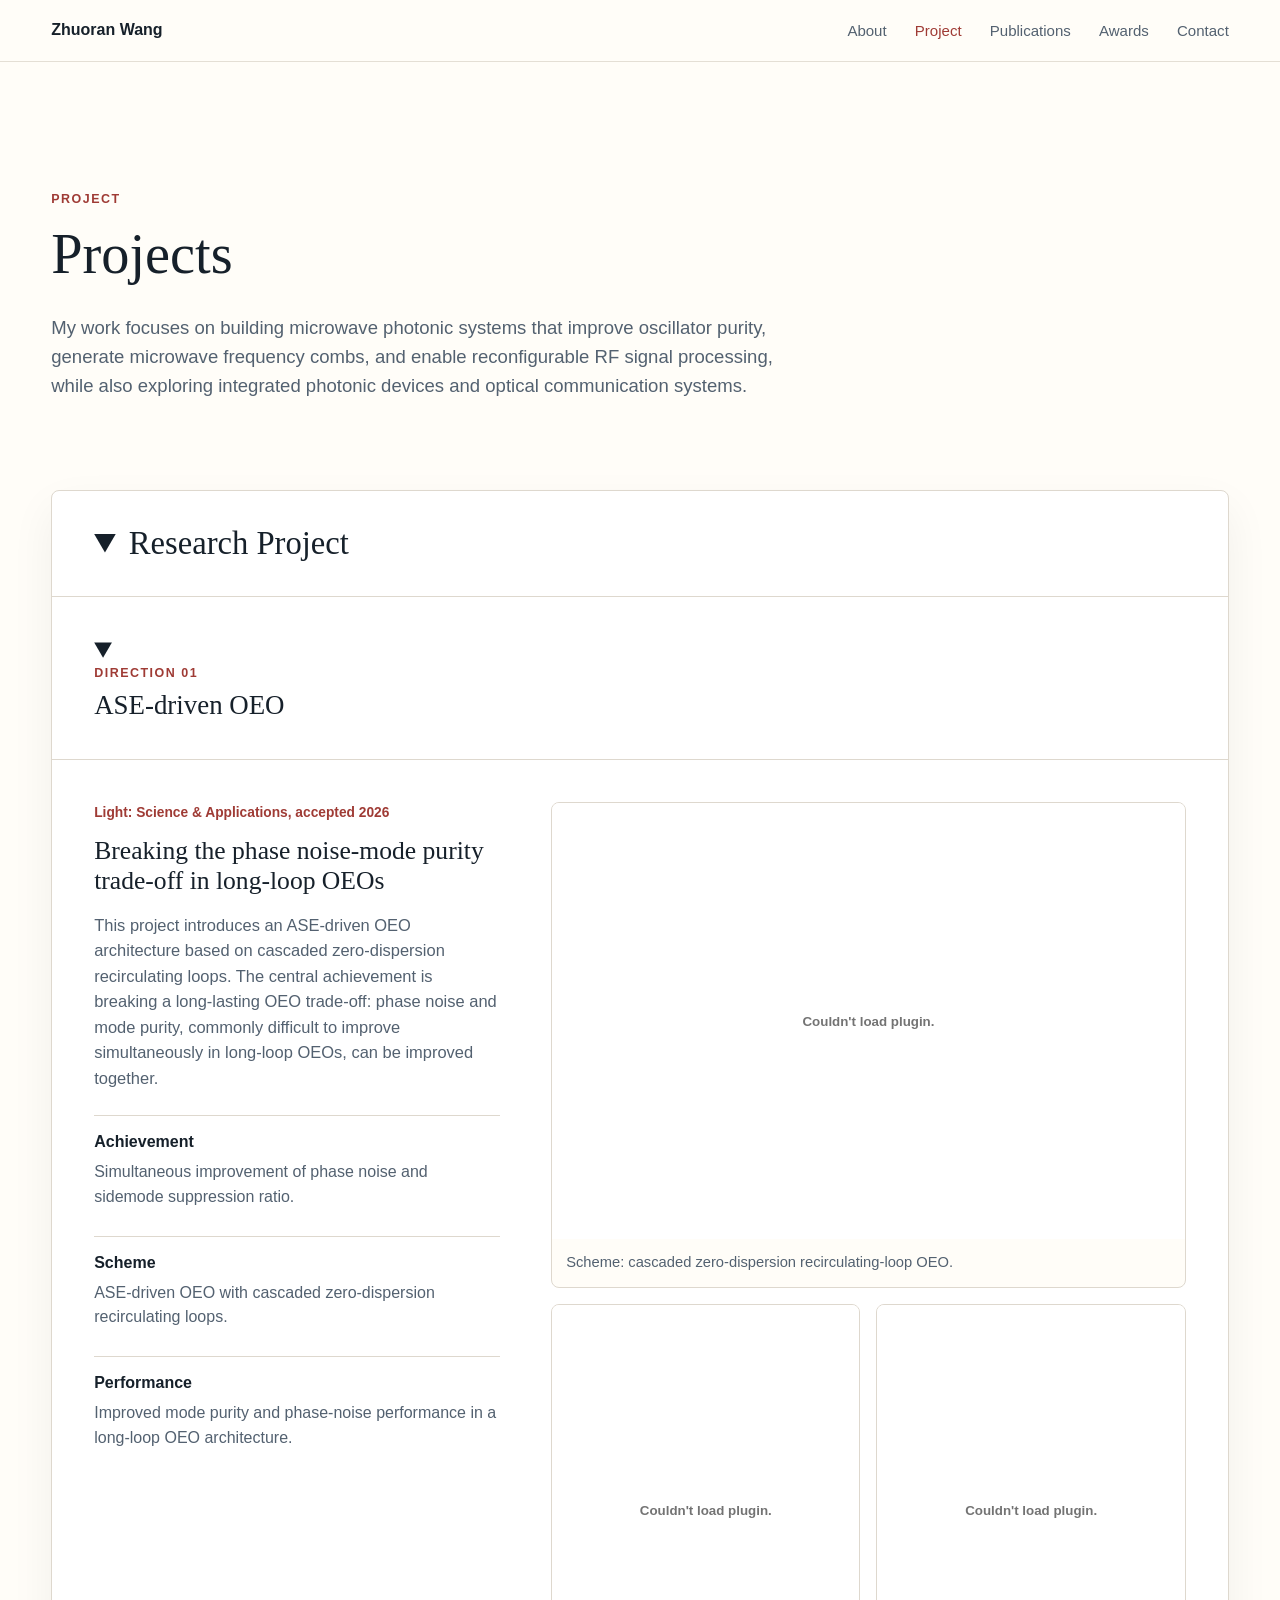
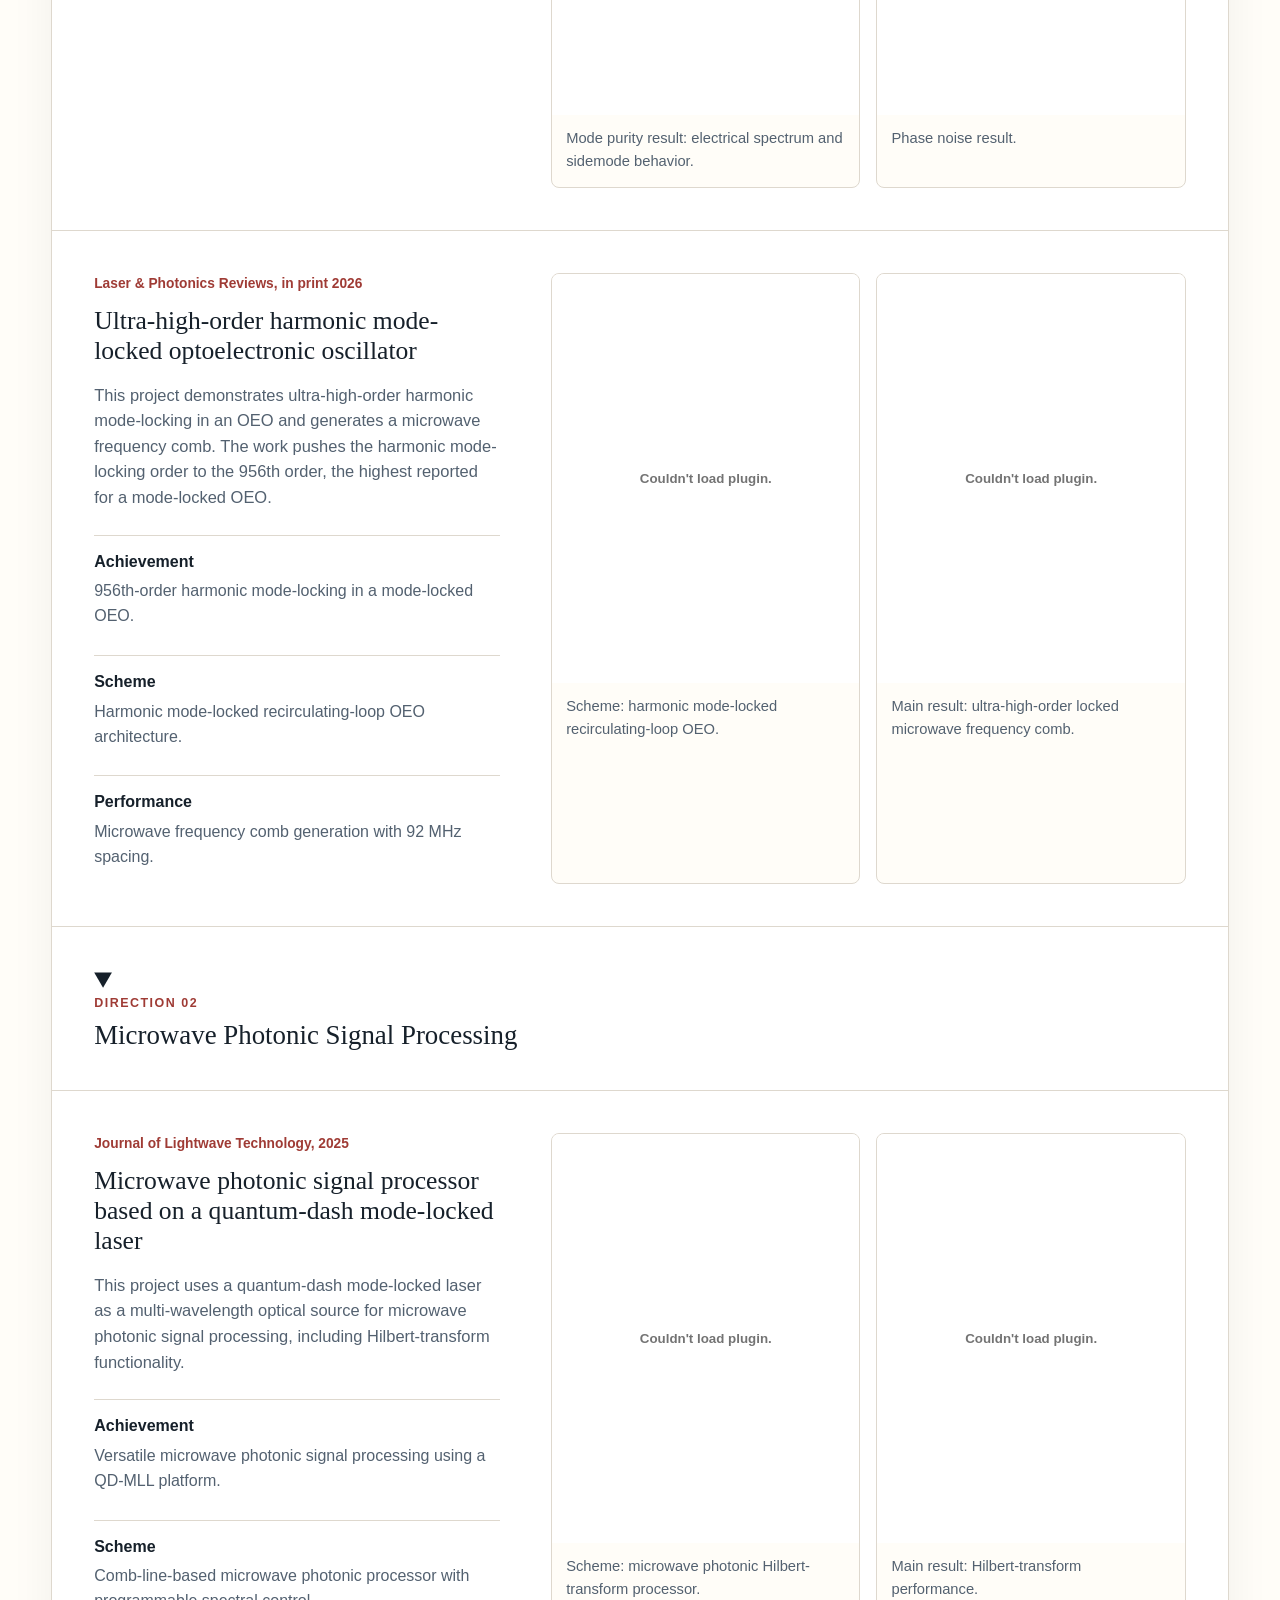
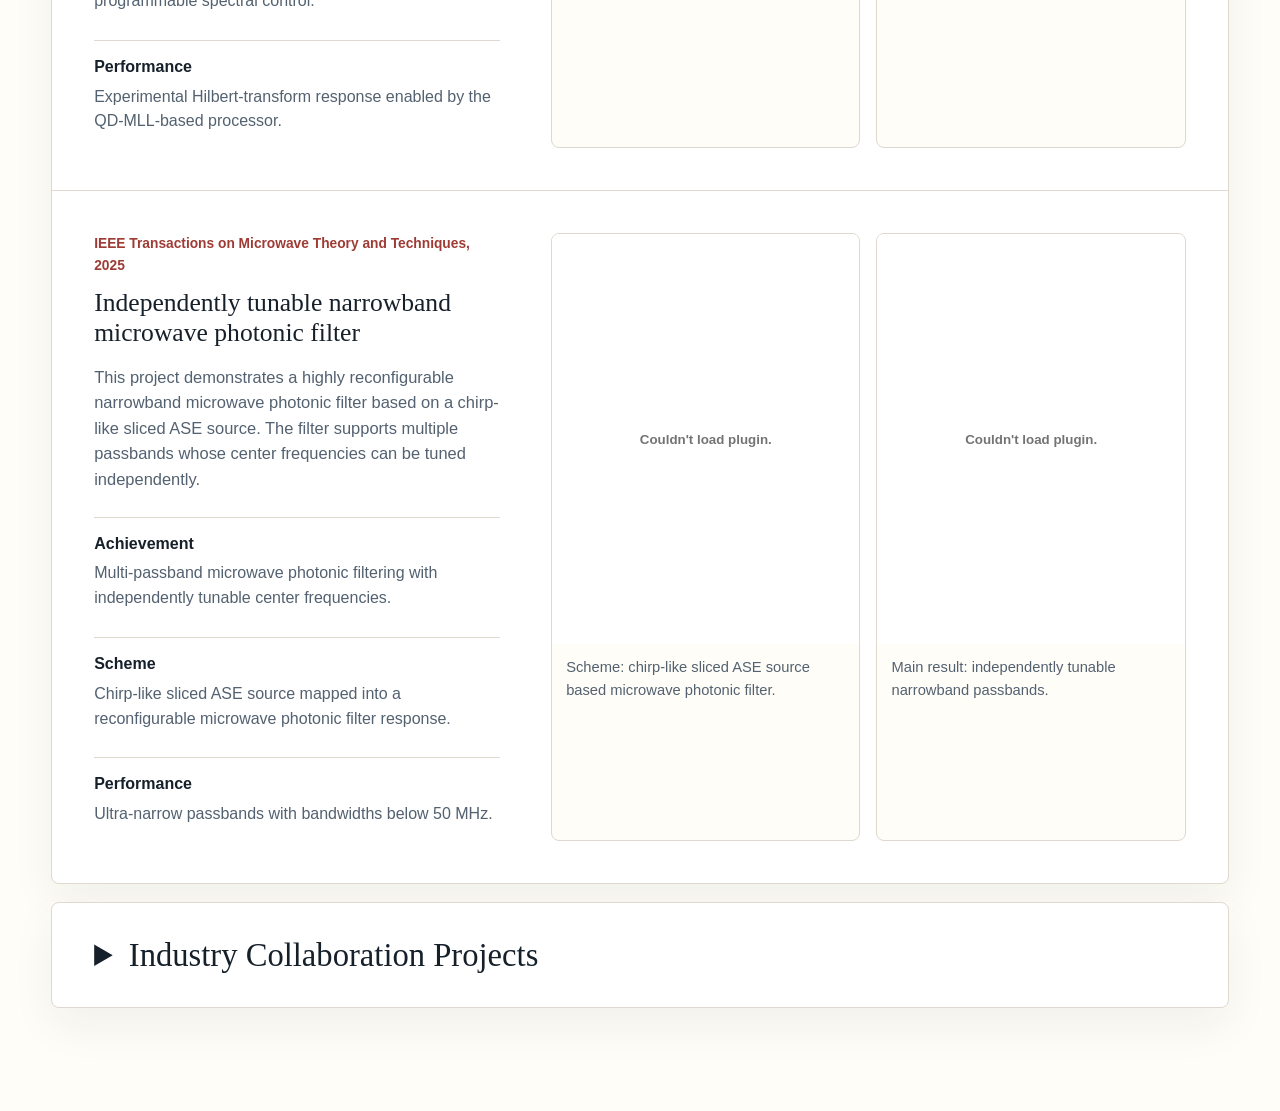
==== projects.html @ 81923270 "Add files via upload Publish personal website" ====
<!doctype html>
<html lang="en">
  <head>
    <meta charset="utf-8" />
    <meta name="viewport" content="width=device-width, initial-scale=1" />
    <meta
      name="description"
      content="Research projects by Zhuoran Wang in ASE-driven optoelectronic oscillators and microwave photonic signal processing."
    />
    <title>Projects | Zhuoran Wang</title>
    <link rel="stylesheet" href="styles.css" />
  </head>
  <body>
    <header class="site-header" aria-label="Primary navigation">
      <a class="brand" href="index.html">Zhuoran Wang</a>
      <nav>
        <a href="index.html">About</a>
        <a class="active" href="projects.html">Project</a>
        <a href="publications.html">Publications</a>
        <a href="awards.html">Awards</a>
        <a href="index.html#contact">Contact</a>
      </nav>
    </header>

    <main>
      <section class="page-hero" aria-labelledby="project-title">
        <p class="eyebrow">Project</p>
        <h1 id="project-title">Projects</h1>
        <p>
          My work focuses on building microwave photonic systems that improve oscillator purity, generate
          microwave frequency combs, and enable reconfigurable RF signal processing, while also exploring integrated
          photonic devices and optical communication systems.
        </p>
      </section>

      <section class="project-accordion" aria-label="Project categories">
        <details open>
          <summary>Research Project</summary>

          <details class="project-group" open>
            <summary>
              <span>Direction 01</span>
              ASE-driven OEO
            </summary>

            <article class="project-detail">
              <div class="project-copy">
                <p class="project-kicker">Light: Science &amp; Applications, accepted 2026</p>
                <h3>Breaking the phase noise-mode purity trade-off in long-loop OEOs</h3>
                <p>
                  This project introduces an ASE-driven OEO architecture based on cascaded zero-dispersion
                  recirculating loops. The central achievement is breaking a long-lasting OEO trade-off:
                  phase noise and mode purity, commonly difficult to improve simultaneously in long-loop OEOs,
                  can be improved together.
                </p>
                <dl class="project-facts">
                  <div>
                    <dt>Achievement</dt>
                    <dd>Simultaneous improvement of phase noise and sidemode suppression ratio.</dd>
                  </div>
                  <div>
                    <dt>Scheme</dt>
                    <dd>ASE-driven OEO with cascaded zero-dispersion recirculating loops.</dd>
                  </div>
                  <div>
                    <dt>Performance</dt>
                    <dd>Improved mode purity and phase-noise performance in a long-loop OEO architecture.</dd>
                  </div>
                </dl>
              </div>
              <div class="project-figures three">
                <figure>
                  <object data="assets/projects/lsa-cascaded-rl-oeo.pdf" type="application/pdf"></object>
                  <figcaption>Scheme: cascaded zero-dispersion recirculating-loop OEO.</figcaption>
                </figure>
                <figure>
                  <object data="assets/projects/lsa-esa-result.pdf" type="application/pdf"></object>
                  <figcaption>Mode purity result: electrical spectrum and sidemode behavior.</figcaption>
                </figure>
                <figure>
                  <object data="assets/projects/lsa-phase-noise.pdf" type="application/pdf"></object>
                  <figcaption>Phase noise result.</figcaption>
                </figure>
              </div>
            </article>

            <article class="project-detail">
              <div class="project-copy">
                <p class="project-kicker">Laser &amp; Photonics Reviews, in print 2026</p>
                <h3>Ultra-high-order harmonic mode-locked optoelectronic oscillator</h3>
                <p>
                  This project demonstrates ultra-high-order harmonic mode-locking in an OEO and generates a
                  microwave frequency comb. The work pushes the harmonic mode-locking
                  order to the 956th order, the highest reported for a mode-locked OEO.
                </p>
                <dl class="project-facts">
                  <div>
                    <dt>Achievement</dt>
                    <dd>956th-order harmonic mode-locking in a mode-locked OEO.</dd>
                  </div>
                  <div>
                    <dt>Scheme</dt>
                    <dd>Harmonic mode-locked recirculating-loop OEO architecture.</dd>
                  </div>
                  <div>
                    <dt>Performance</dt>
                    <dd>Microwave frequency comb generation with 92 MHz spacing.</dd>
                  </div>
                </dl>
              </div>
              <div class="project-figures two">
                <figure>
                  <object data="assets/projects/high-order-hml-scheme.pdf" type="application/pdf"></object>
                  <figcaption>Scheme: harmonic mode-locked recirculating-loop OEO.</figcaption>
                </figure>
                <figure>
                  <object data="assets/projects/high-order-locked-result.pdf" type="application/pdf"></object>
                  <figcaption>Main result: ultra-high-order locked microwave frequency comb.</figcaption>
                </figure>
              </div>
            </article>
          </details>

          <details class="project-group" open>
            <summary>
              <span>Direction 02</span>
              Microwave Photonic Signal Processing
            </summary>

            <article class="project-detail">
              <div class="project-copy">
                <p class="project-kicker">Journal of Lightwave Technology, 2025</p>
                <h3>Microwave photonic signal processor based on a quantum-dash mode-locked laser</h3>
                <p>
                  This project uses a quantum-dash mode-locked laser as a multi-wavelength optical source for
                  microwave photonic signal processing, including Hilbert-transform functionality.
                </p>
                <dl class="project-facts">
                  <div>
                    <dt>Achievement</dt>
                    <dd>Versatile microwave photonic signal processing using a QD-MLL platform.</dd>
                  </div>
                  <div>
                    <dt>Scheme</dt>
                    <dd>Comb-line-based microwave photonic processor with programmable spectral control.</dd>
                  </div>
                  <div>
                    <dt>Performance</dt>
                    <dd>Experimental Hilbert-transform response enabled by the QD-MLL-based processor.</dd>
                  </div>
                </dl>
              </div>
              <div class="project-figures two">
                <figure>
                  <object data="assets/projects/hilbert-scheme.pdf" type="application/pdf"></object>
                  <figcaption>Scheme: microwave photonic Hilbert-transform processor.</figcaption>
                </figure>
                <figure>
                  <object data="assets/projects/hilbert-result.pdf" type="application/pdf"></object>
                  <figcaption>Main result: Hilbert-transform performance.</figcaption>
                </figure>
              </div>
            </article>

            <article class="project-detail">
              <div class="project-copy">
                <p class="project-kicker">IEEE Transactions on Microwave Theory and Techniques, 2025</p>
                <h3>Independently tunable narrowband microwave photonic filter</h3>
                <p>
                  This project demonstrates a highly reconfigurable narrowband microwave photonic filter based on
                  a chirp-like sliced ASE source. The filter supports multiple passbands whose center frequencies
                  can be tuned independently.
                </p>
                <dl class="project-facts">
                  <div>
                    <dt>Achievement</dt>
                    <dd>Multi-passband microwave photonic filtering with independently tunable center frequencies.</dd>
                  </div>
                  <div>
                    <dt>Scheme</dt>
                    <dd>Chirp-like sliced ASE source mapped into a reconfigurable microwave photonic filter response.</dd>
                  </div>
                  <div>
                    <dt>Performance</dt>
                    <dd>Ultra-narrow passbands with bandwidths below 50 MHz.</dd>
                  </div>
                </dl>
              </div>
              <div class="project-figures two">
                <figure>
                  <object data="assets/projects/narrowband-filter-scheme.pdf" type="application/pdf"></object>
                  <figcaption>Scheme: chirp-like sliced ASE source based microwave photonic filter.</figcaption>
                </figure>
                <figure>
                  <object data="assets/projects/narrowband-filter-result.pdf" type="application/pdf"></object>
                  <figcaption>Main result: independently tunable narrowband passbands.</figcaption>
                </figure>
              </div>
            </article>
          </details>
        </details>

        <details class="industry-projects">
          <summary>Industry Collaboration Projects</summary>
          <div class="industry-list">
            <article>
              <h3>Quasi-coherent optical communication using quantum-dash mode-locked lasers</h3>
              <p>
                A collaborative project on optical communication systems using quantum-dash optical frequency comb
                sources and quasi-coherent detection concepts. The project connects microwave photonics, optical
                frequency combs, and high-capacity communication link evaluation.
              </p>
            </article>
            <article>
              <h3>On-chip MMI design for silicon photonic circuits</h3>
              <p>
                An integrated photonics project focused on multimode-interference devices on a silicon-on-insulator
                platform, including compact passive components relevant to photonic integrated circuit design and
                characterization.
              </p>
            </article>
          </div>
        </details>
      </section>
    </main>
  </body>
</html>
---- styles.css ----
:root {
  --ink: #16202a;
  --subtle: #536170;
  --muted: #f4f0ea;
  --paper: #fffdf8;
  --line: #ded8ce;
  --blue: #1f4f7a;
  --red: #9f3b35;
  --green: #2f6d5c;
  --gold: #b07a24;
  --shadow: 0 24px 70px rgba(22, 32, 42, 0.12);
}

* {
  box-sizing: border-box;
}

html {
  scroll-behavior: smooth;
}

body {
  margin: 0;
  color: var(--ink);
  background: var(--paper);
  font-family: Arial, Helvetica, sans-serif;
  line-height: 1.55;
}

a {
  color: inherit;
  text-decoration: none;
}

img {
  display: block;
  max-width: 100%;
}

.site-header {
  position: sticky;
  top: 0;
  z-index: 10;
  display: flex;
  align-items: center;
  justify-content: space-between;
  gap: 24px;
  padding: 18px clamp(20px, 4vw, 64px);
  background: rgba(255, 253, 248, 0.92);
  border-bottom: 1px solid rgba(222, 216, 206, 0.82);
  backdrop-filter: blur(16px);
}

.brand {
  font-weight: 700;
  letter-spacing: 0;
}

nav {
  display: flex;
  align-items: center;
  gap: clamp(14px, 2.2vw, 30px);
  color: var(--subtle);
  font-size: 0.94rem;
}

nav a:hover,
nav a.active,
.contact-links a:hover,
.publication a:hover {
  color: var(--red);
}

.hero {
  display: grid;
  grid-template-columns: minmax(0, 0.9fr) minmax(360px, 1.1fr);
  gap: clamp(32px, 5vw, 76px);
  align-items: center;
  min-height: auto;
  padding: clamp(54px, 7vw, 96px) clamp(20px, 4vw, 64px) clamp(54px, 7vw, 92px);
  border-bottom: 1px solid var(--line);
}

.hero-copy {
  max-width: 780px;
}

.eyebrow {
  margin: 0 0 14px;
  color: var(--red);
  font-size: 0.78rem;
  font-weight: 700;
  letter-spacing: 0.12em;
  text-transform: uppercase;
}

h1,
h2,
h3,
p {
  overflow-wrap: anywhere;
}

h1 {
  margin: 0;
  max-width: 900px;
  font-family: Georgia, "Times New Roman", serif;
  font-size: clamp(2.35rem, 4.4vw, 4.8rem);
  font-weight: 500;
  line-height: 1.12;
  letter-spacing: 0;
}

h2 {
  margin: 0;
  font-family: Georgia, "Times New Roman", serif;
  font-size: clamp(2rem, 3.4vw, 4rem);
  font-weight: 500;
  line-height: 1.05;
  letter-spacing: 0;
}

h3 {
  margin: 0;
  font-size: 1.08rem;
  line-height: 1.25;
  letter-spacing: 0;
}

.hero-text {
  max-width: 680px;
  margin: 26px 0 0;
  color: var(--subtle);
  font-size: clamp(1.02rem, 1.4vw, 1.2rem);
}

.hero-actions,
.contact-links {
  display: flex;
  flex-wrap: wrap;
  gap: 12px;
  margin-top: 30px;
}

.button {
  display: inline-flex;
  align-items: center;
  justify-content: center;
  min-height: 44px;
  padding: 10px 18px;
  border: 1px solid var(--line);
  border-radius: 6px;
  color: var(--ink);
  background: #ffffff;
  font-weight: 700;
  box-shadow: 0 8px 20px rgba(22, 32, 42, 0.06);
}

.button.primary {
  color: white;
  border-color: var(--blue);
  background: var(--blue);
}

.hero-photo {
  margin: 0;
  justify-self: stretch;
  min-height: 520px;
  overflow: hidden;
  border-radius: 8px;
  background: #d8d2c8;
  box-shadow: var(--shadow);
}

.hero-photo img {
  width: 100%;
  height: 100%;
  min-height: 520px;
  object-fit: cover;
  object-position: 50% 45%;
}

.metrics {
  display: grid;
  grid-template-columns: repeat(4, minmax(0, 1fr));
  border-bottom: 1px solid var(--line);
}

.metrics a {
  display: block;
  min-height: 152px;
  padding: 26px clamp(20px, 3vw, 42px);
  border-right: 1px solid var(--line);
}

.metrics a:last-child {
  border-right: 0;
}

.metrics strong {
  display: block;
  color: var(--blue);
  font-size: clamp(1.2rem, 2vw, 1.7rem);
  line-height: 1.15;
}

.metrics span {
  display: block;
  margin-top: 10px;
  color: var(--subtle);
}

.metrics a:hover strong {
  color: var(--red);
}

.page-hero {
  max-width: 1040px;
  padding: clamp(70px, 10vw, 140px) clamp(20px, 4vw, 64px) clamp(54px, 7vw, 96px);
}

.page-hero h1 {
  max-width: 980px;
}

.page-hero p:not(.eyebrow) {
  max-width: 760px;
  margin: 28px 0 0;
  color: var(--subtle);
  font-size: clamp(1.05rem, 1.45vw, 1.24rem);
}

.section {
  padding: clamp(64px, 8vw, 118px) clamp(20px, 4vw, 64px);
  border-bottom: 1px solid var(--line);
}

.section-heading {
  display: grid;
  grid-template-columns: minmax(180px, 0.45fr) minmax(0, 1fr);
  gap: clamp(24px, 5vw, 70px);
  align-items: start;
  margin-bottom: 38px;
}

.section-heading.compact {
  display: block;
  max-width: 820px;
}

.highlight-grid {
  display: grid;
  grid-template-columns: repeat(3, minmax(0, 1fr));
  gap: 18px;
}

.highlight-card,
.publication,
.awards-grid article,
.timeline article {
  border: 1px solid var(--line);
  border-radius: 8px;
  background: white;
}

.link-card {
  display: block;
}

.link-card:hover {
  transform: translateY(-3px);
  transition: transform 180ms ease, border-color 180ms ease;
  border-color: rgba(159, 59, 53, 0.38);
}

.highlight-card {
  min-height: 360px;
  padding: 28px;
  box-shadow: 0 18px 45px rgba(22, 32, 42, 0.07);
}

.highlight-card .number {
  display: block;
  margin-bottom: 48px;
  font-family: Georgia, "Times New Roman", serif;
  font-size: 3rem;
}

.highlight-card p,
.publication p,
.timeline p,
.about-body p,
.contact-section p {
  color: var(--subtle);
}

.accent-red .number {
  color: var(--red);
}

.accent-green .number {
  color: var(--green);
}

.accent-gold .number {
  color: var(--gold);
}

.split {
  display: grid;
  grid-template-columns: minmax(220px, 0.78fr) minmax(0, 1fr);
  gap: clamp(28px, 7vw, 96px);
}

.muted {
  background: var(--muted);
}

.about-body {
  max-width: 820px;
  font-size: 1.05rem;
}

.about-body p:first-child {
  margin-top: 0;
}

.publication-list {
  display: grid;
  gap: 14px;
  margin-top: 34px;
}

.publication {
  display: grid;
  grid-template-columns: minmax(110px, 160px) minmax(0, 1fr);
  column-gap: 30px;
  row-gap: 8px;
  padding: 22px;
}

.publication .pub-status {
  grid-row: span 4;
  margin: 0;
  color: var(--red);
  font-weight: 700;
}

.publication p {
  margin: 0;
}

.publication span,
.publication a {
  display: block;
  color: var(--subtle);
}

.publication a {
  width: fit-content;
  font-weight: 700;
}

.timeline {
  display: grid;
  gap: 16px;
}

.timeline article {
  padding: 22px;
}

.timeline p {
  margin: 10px 0 0;
}

.education-section {
  border-bottom: 0;
}

.education-list article span {
  display: block;
  margin-top: 8px;
  color: var(--subtle);
}

.awards-grid {
  display: grid;
  grid-template-columns: repeat(3, minmax(0, 1fr));
  gap: 14px;
  margin-top: 34px;
}

.awards-grid article {
  min-height: 140px;
  padding: 22px;
}

.awards-grid strong,
.awards-grid span {
  display: block;
}

.awards-grid span {
  margin-top: 10px;
  color: var(--subtle);
}

.contact-section {
  display: grid;
  grid-template-columns: 180px minmax(0, 1fr);
  gap: 34px;
  align-items: center;
  margin: clamp(64px, 8vw, 118px) clamp(20px, 4vw, 64px);
  padding: clamp(28px, 5vw, 52px);
  color: white;
  background: var(--ink);
  border-radius: 8px;
}

.contact-strip {
  display: flex;
  flex-wrap: wrap;
  gap: 12px;
  padding: 0 clamp(20px, 4vw, 64px) clamp(64px, 8vw, 108px);
}

.project-accordion {
  padding: 0 clamp(20px, 4vw, 64px) clamp(74px, 8vw, 120px);
}

.project-accordion > details {
  border: 1px solid var(--line);
  border-radius: 8px;
  background: #ffffff;
  box-shadow: 0 18px 45px rgba(22, 32, 42, 0.06);
  overflow: hidden;
}

.project-accordion > details + details {
  margin-top: 18px;
}

.project-accordion > details > summary {
  cursor: pointer;
  padding: clamp(22px, 3.2vw, 34px) clamp(22px, 4vw, 42px);
  color: var(--ink);
  font-family: Georgia, "Times New Roman", serif;
  font-size: clamp(1.65rem, 2.55vw, 2.75rem);
  line-height: 1.12;
}

.project-group {
  border-top: 1px solid var(--line);
}

.project-group > summary {
  cursor: pointer;
  padding: clamp(24px, 4vw, 38px) clamp(22px, 4vw, 42px);
  color: var(--ink);
  font-family: Georgia, "Times New Roman", serif;
  font-size: clamp(1.4rem, 2.1vw, 2.2rem);
  line-height: 1.16;
}

.project-group > summary span {
  display: block;
  margin-bottom: 10px;
  color: var(--red);
  font-family: Arial, Helvetica, sans-serif;
  font-size: 0.78rem;
  font-weight: 700;
  letter-spacing: 0.12em;
  text-transform: uppercase;
}

.project-detail {
  display: grid;
  grid-template-columns: minmax(280px, 0.78fr) minmax(0, 1.22fr);
  gap: clamp(24px, 4vw, 52px);
  padding: clamp(24px, 4vw, 42px) clamp(22px, 4vw, 42px);
  border-top: 1px solid var(--line);
}

.project-detail:first-of-type {
  border-top: 1px solid var(--line);
}

.project-copy {
  align-self: start;
  position: sticky;
  top: 92px;
}

.project-kicker {
  margin: 0 0 12px;
  color: var(--red);
  font-size: 0.86rem;
  font-weight: 700;
}

.project-copy h3 {
  font-family: Georgia, "Times New Roman", serif;
  font-size: clamp(1.35rem, 2vw, 2rem);
  font-weight: 500;
  line-height: 1.18;
}

.project-copy > p:not(.project-kicker) {
  color: var(--subtle);
  font-size: 1.03rem;
}

.project-facts {
  display: grid;
  gap: 12px;
  margin: 24px 0 0;
}

.project-facts div {
  padding: 14px 0;
  border-top: 1px solid var(--line);
}

.project-facts dt {
  color: var(--ink);
  font-weight: 700;
}

.project-facts dd {
  margin: 5px 0 0;
  color: var(--subtle);
}

.project-figures {
  display: grid;
  gap: 16px;
}

.project-figures.two {
  grid-template-columns: repeat(2, minmax(0, 1fr));
}

.project-figures.three {
  grid-template-columns: repeat(2, minmax(0, 1fr));
}

.project-figures.three figure:first-child {
  grid-column: 1 / -1;
}

.project-figures figure {
  margin: 0;
  border: 1px solid var(--line);
  border-radius: 8px;
  background: var(--paper);
  overflow: hidden;
}

.project-figures object {
  display: block;
  width: 100%;
  height: clamp(240px, 32vw, 430px);
  border: 0;
  background: #ffffff;
}

.project-figures.three figure:first-child object {
  height: clamp(260px, 34vw, 460px);
}

.project-figures figcaption {
  padding: 12px 14px 14px;
  color: var(--subtle);
  font-size: 0.92rem;
}

.redirect-page {
  padding: 64px;
}

.industry-list {
  display: grid;
  grid-template-columns: repeat(2, minmax(0, 1fr));
  gap: 16px;
  padding: 0 clamp(22px, 4vw, 42px) clamp(26px, 4vw, 42px);
}

.industry-list article {
  padding: 22px;
  border: 1px solid var(--line);
  border-radius: 8px;
  background: var(--paper);
}

.industry-list h3 {
  font-family: Georgia, "Times New Roman", serif;
  font-size: clamp(1.25rem, 1.8vw, 1.75rem);
  font-weight: 500;
  line-height: 1.2;
}

.industry-list p {
  margin: 12px 0 0;
  color: var(--subtle);
}

.contact-section img {
  width: 180px;
  aspect-ratio: 1;
  object-fit: cover;
  border-radius: 8px;
}

.contact-section h2 {
  font-size: clamp(2.1rem, 4vw, 4.2rem);
}

.contact-section p {
  max-width: 720px;
  color: rgba(255, 255, 255, 0.75);
}

.contact-links a {
  display: inline-flex;
  align-items: center;
  min-height: 42px;
  padding: 9px 14px;
  border: 1px solid rgba(255, 255, 255, 0.22);
  border-radius: 6px;
  color: white;
  font-weight: 700;
}

@media (max-width: 1020px) {
  .hero,
  .section-heading,
  .split {
    grid-template-columns: 1fr;
  }

  .hero {
    min-height: 0;
  }

  .metrics,
  .highlight-grid,
  .awards-grid,
  .project-detail,
  .project-figures.two,
  .project-figures.three {
    grid-template-columns: repeat(2, minmax(0, 1fr));
  }

  .project-detail {
    grid-template-columns: 1fr;
  }

  .project-copy {
    position: static;
  }
}

@media (max-width: 720px) {
  .site-header {
    position: static;
    align-items: flex-start;
    flex-direction: column;
  }

  nav {
    width: 100%;
    overflow-x: auto;
    padding-bottom: 2px;
  }

  h1 {
    font-size: clamp(2.15rem, 11vw, 3.35rem);
    line-height: 1.14;
  }

  .hero-photo,
  .hero-photo img {
    min-height: 340px;
  }

  .metrics,
  .highlight-grid,
  .awards-grid,
  .publication,
  .contact-section,
  .industry-list,
  .project-figures.two,
  .project-figures.three {
    grid-template-columns: 1fr;
  }

  .project-figures.three figure:first-child {
    grid-column: auto;
  }

  .project-figures object,
  .project-figures.three figure:first-child object {
    height: 300px;
  }

  .metrics a {
    min-height: 0;
    border-right: 0;
    border-bottom: 1px solid var(--line);
  }

  .metrics a:last-child {
    border-bottom: 0;
  }

  .publication .pub-status {
    grid-row: auto;
  }

  .contact-section img {
    width: 132px;
  }
}
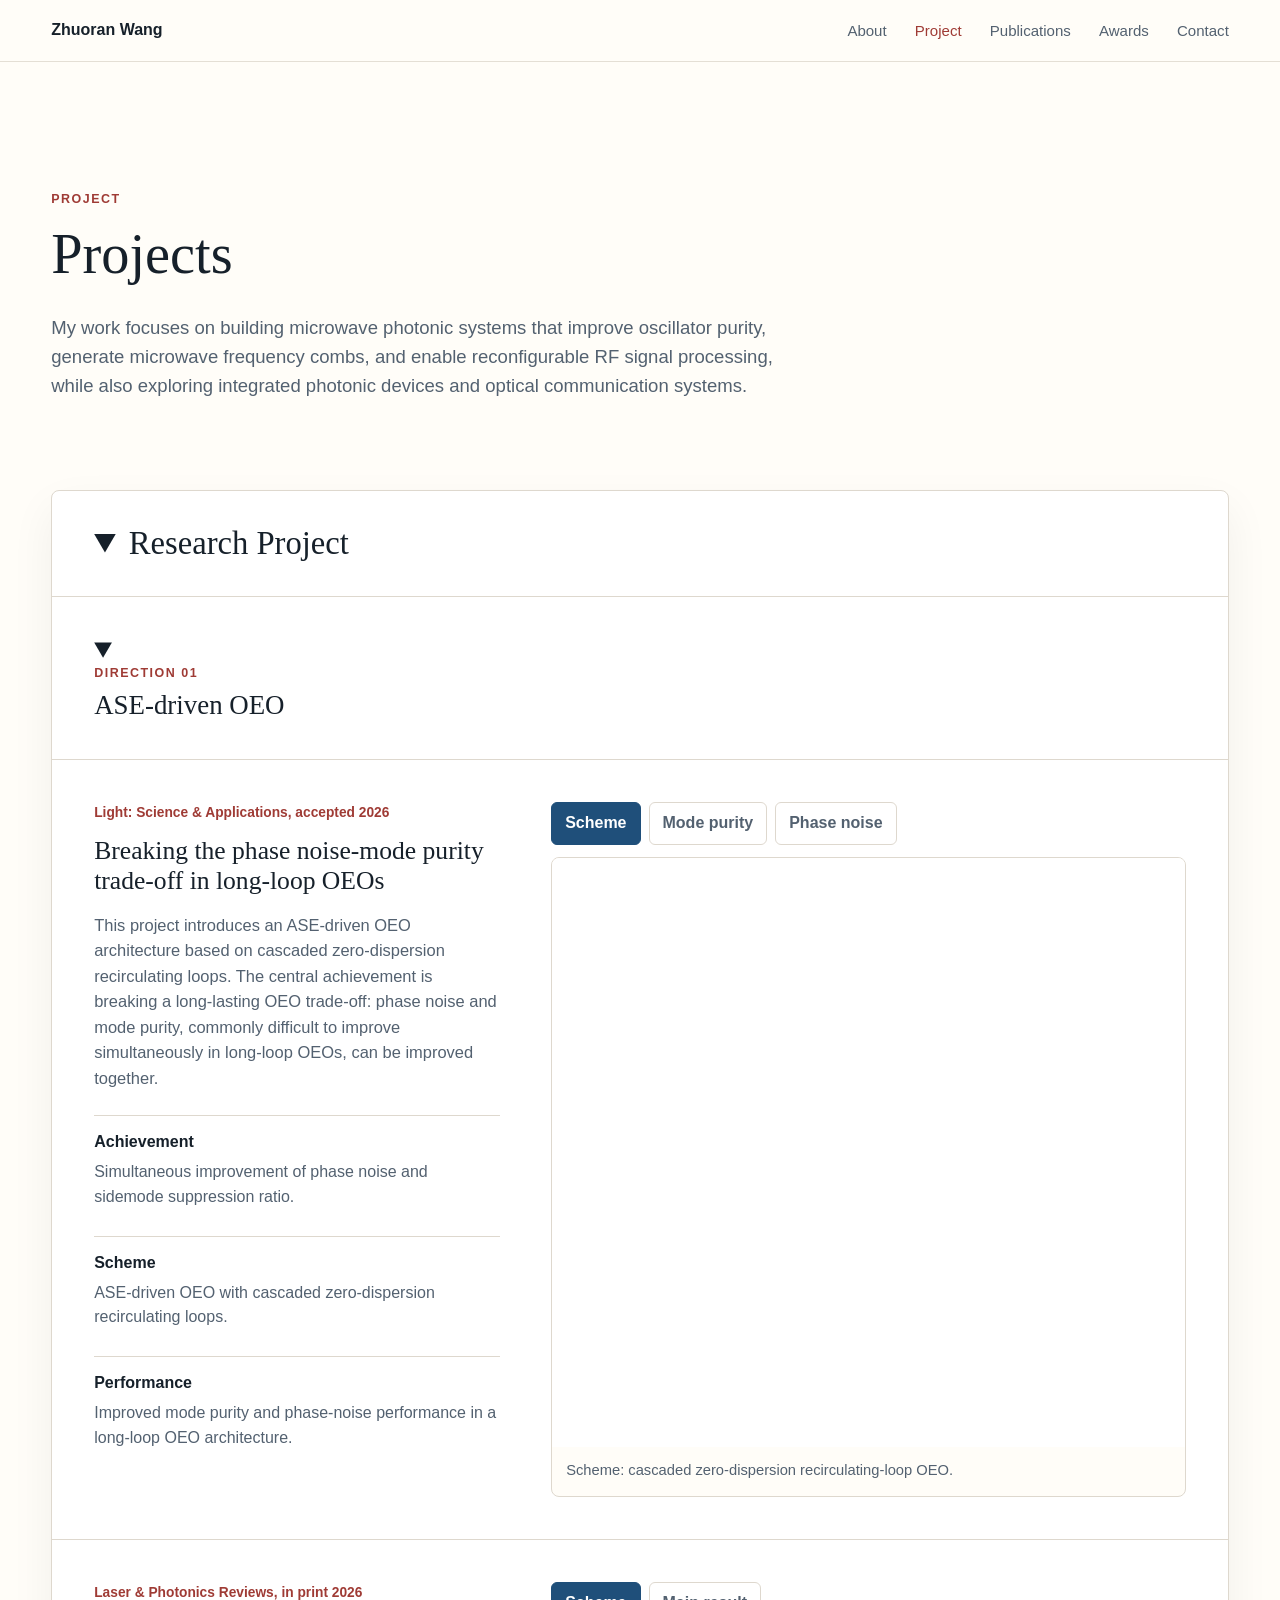
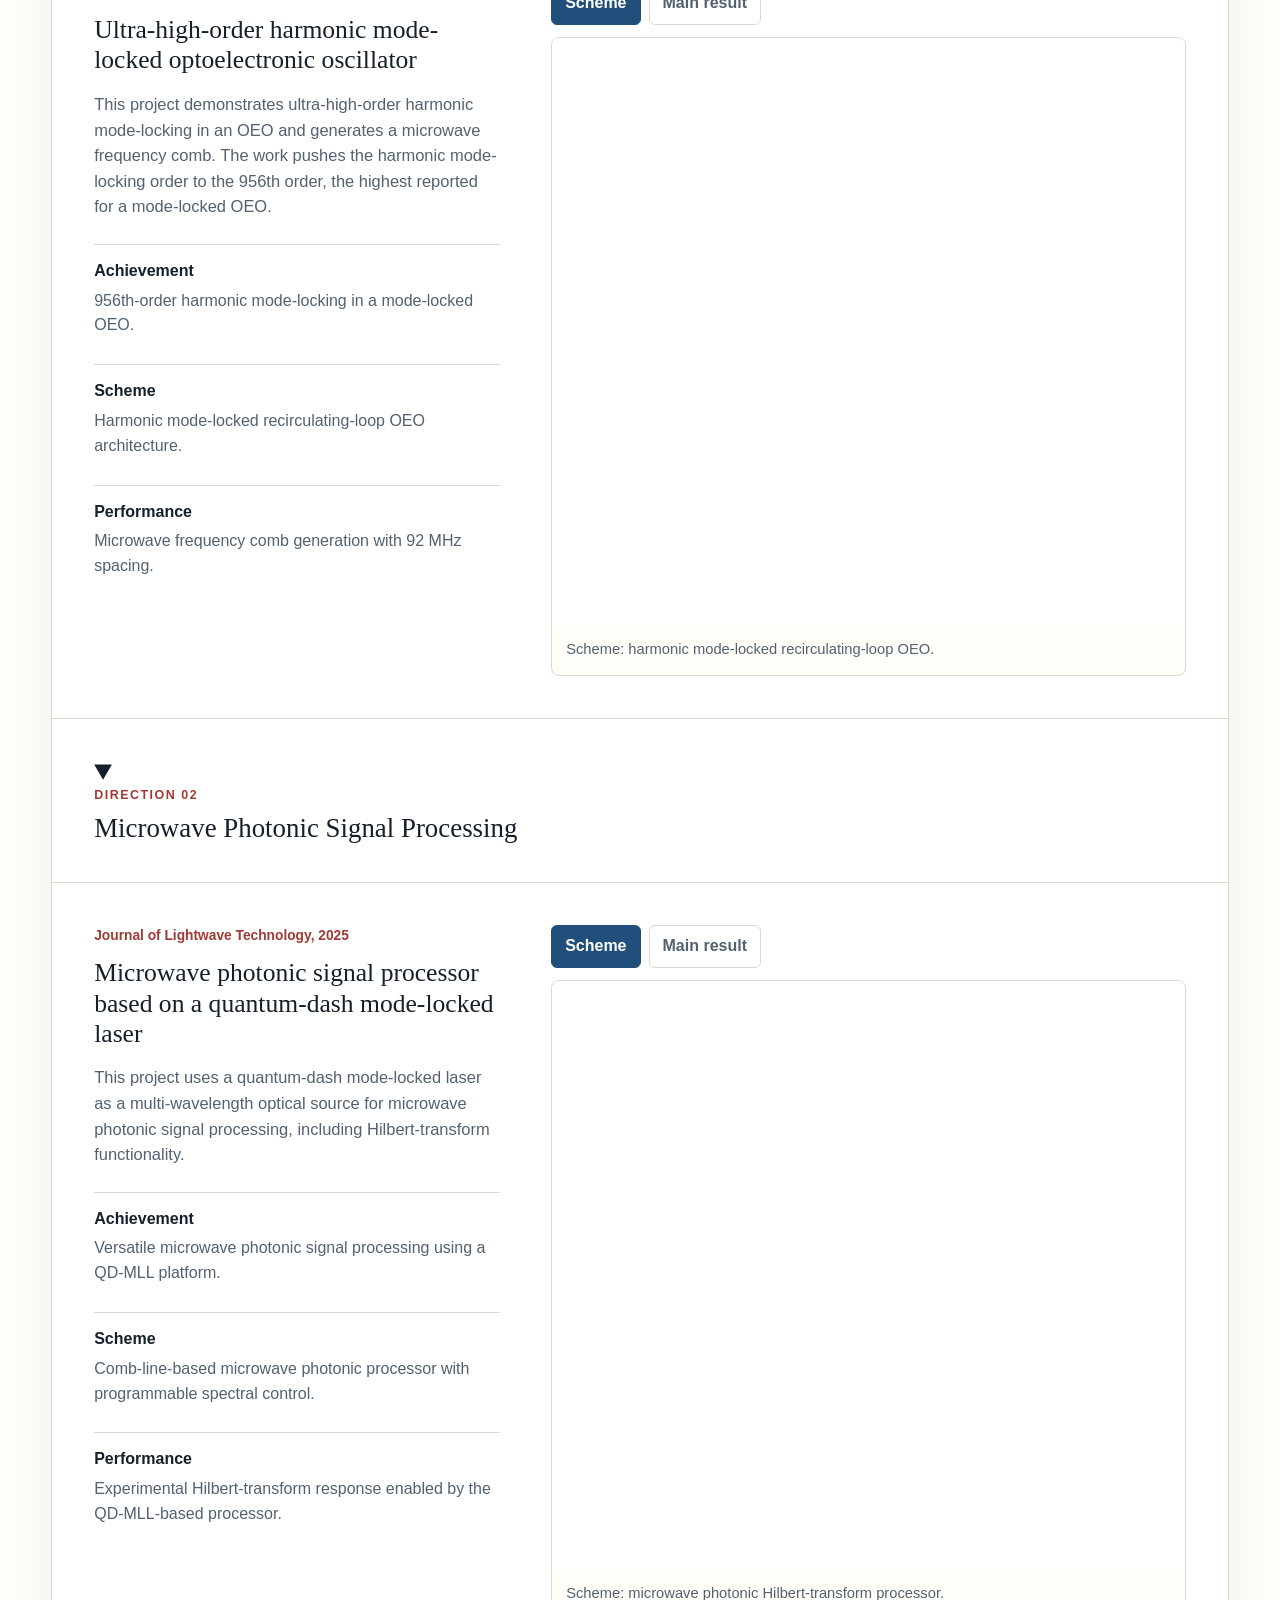
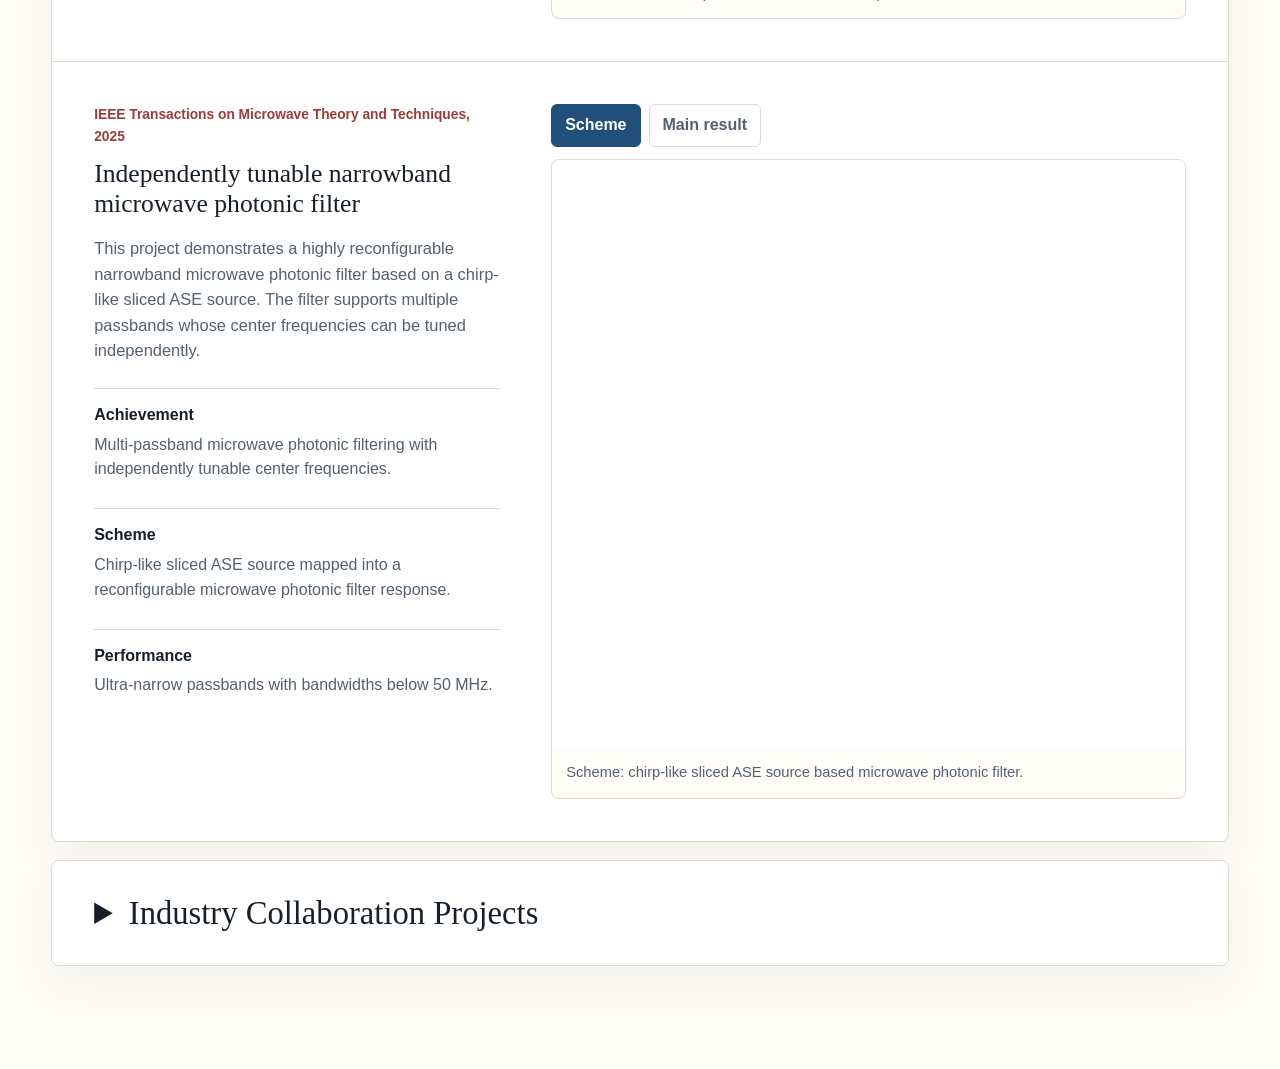
==== commit d4153994: "Add files via upload" ====
--- a/projects.html
+++ b/projects.html
@@ -68,18 +68,15 @@
                   </div>
                 </dl>
               </div>
-              <div class="project-figures three">
-                <figure>
-                  <object data="assets/projects/lsa-cascaded-rl-oeo.pdf" type="application/pdf"></object>
+              <div class="project-viewer" data-viewer>
+                <div class="viewer-tabs" role="tablist" aria-label="LSA OEO figures">
+                  <button class="active" type="button" data-src="assets/projects/lsa-cascaded-rl-oeo.pdf" data-caption="Scheme: cascaded zero-dispersion recirculating-loop OEO.">Scheme</button>
+                  <button type="button" data-src="assets/projects/lsa-esa-result.pdf" data-caption="Mode purity result: electrical spectrum and sidemode behavior.">Mode purity</button>
+                  <button type="button" data-src="assets/projects/lsa-phase-noise.pdf" data-caption="Phase noise result.">Phase noise</button>
+                </div>
+                <figure>
+                  <iframe title="LSA OEO project figure" src="assets/projects/lsa-cascaded-rl-oeo.pdf"></iframe>
                   <figcaption>Scheme: cascaded zero-dispersion recirculating-loop OEO.</figcaption>
-                </figure>
-                <figure>
-                  <object data="assets/projects/lsa-esa-result.pdf" type="application/pdf"></object>
-                  <figcaption>Mode purity result: electrical spectrum and sidemode behavior.</figcaption>
-                </figure>
-                <figure>
-                  <object data="assets/projects/lsa-phase-noise.pdf" type="application/pdf"></object>
-                  <figcaption>Phase noise result.</figcaption>
                 </figure>
               </div>
             </article>
@@ -108,14 +105,14 @@
                   </div>
                 </dl>
               </div>
-              <div class="project-figures two">
-                <figure>
-                  <object data="assets/projects/high-order-hml-scheme.pdf" type="application/pdf"></object>
+              <div class="project-viewer" data-viewer>
+                <div class="viewer-tabs" role="tablist" aria-label="High-order mode-locked OEO figures">
+                  <button class="active" type="button" data-src="assets/projects/high-order-hml-scheme.pdf" data-caption="Scheme: harmonic mode-locked recirculating-loop OEO.">Scheme</button>
+                  <button type="button" data-src="assets/projects/high-order-locked-result.pdf" data-caption="Main result: ultra-high-order locked microwave frequency comb.">Main result</button>
+                </div>
+                <figure>
+                  <iframe title="High-order harmonic mode-locked OEO project figure" src="assets/projects/high-order-hml-scheme.pdf"></iframe>
                   <figcaption>Scheme: harmonic mode-locked recirculating-loop OEO.</figcaption>
-                </figure>
-                <figure>
-                  <object data="assets/projects/high-order-locked-result.pdf" type="application/pdf"></object>
-                  <figcaption>Main result: ultra-high-order locked microwave frequency comb.</figcaption>
                 </figure>
               </div>
             </article>
@@ -150,14 +147,14 @@
                   </div>
                 </dl>
               </div>
-              <div class="project-figures two">
-                <figure>
-                  <object data="assets/projects/hilbert-scheme.pdf" type="application/pdf"></object>
+              <div class="project-viewer" data-viewer>
+                <div class="viewer-tabs" role="tablist" aria-label="Hilbert-transform project figures">
+                  <button class="active" type="button" data-src="assets/projects/hilbert-scheme.pdf" data-caption="Scheme: microwave photonic Hilbert-transform processor.">Scheme</button>
+                  <button type="button" data-src="assets/projects/hilbert-result.pdf" data-caption="Main result: Hilbert-transform performance.">Main result</button>
+                </div>
+                <figure>
+                  <iframe title="Hilbert-transform project figure" src="assets/projects/hilbert-scheme.pdf"></iframe>
                   <figcaption>Scheme: microwave photonic Hilbert-transform processor.</figcaption>
-                </figure>
-                <figure>
-                  <object data="assets/projects/hilbert-result.pdf" type="application/pdf"></object>
-                  <figcaption>Main result: Hilbert-transform performance.</figcaption>
                 </figure>
               </div>
             </article>
@@ -186,14 +183,14 @@
                   </div>
                 </dl>
               </div>
-              <div class="project-figures two">
-                <figure>
-                  <object data="assets/projects/narrowband-filter-scheme.pdf" type="application/pdf"></object>
+              <div class="project-viewer" data-viewer>
+                <div class="viewer-tabs" role="tablist" aria-label="Narrowband filter project figures">
+                  <button class="active" type="button" data-src="assets/projects/narrowband-filter-scheme.pdf" data-caption="Scheme: chirp-like sliced ASE source based microwave photonic filter.">Scheme</button>
+                  <button type="button" data-src="assets/projects/narrowband-filter-result.pdf" data-caption="Main result: independently tunable narrowband passbands.">Main result</button>
+                </div>
+                <figure>
+                  <iframe title="Narrowband microwave photonic filter project figure" src="assets/projects/narrowband-filter-scheme.pdf"></iframe>
                   <figcaption>Scheme: chirp-like sliced ASE source based microwave photonic filter.</figcaption>
-                </figure>
-                <figure>
-                  <object data="assets/projects/narrowband-filter-result.pdf" type="application/pdf"></object>
-                  <figcaption>Main result: independently tunable narrowband passbands.</figcaption>
                 </figure>
               </div>
             </article>
@@ -223,5 +220,19 @@
         </details>
       </section>
     </main>
+    <script>
+      document.querySelectorAll("[data-viewer]").forEach((viewer) => {
+        const frame = viewer.querySelector("iframe");
+        const caption = viewer.querySelector("figcaption");
+        viewer.querySelectorAll(".viewer-tabs button").forEach((button) => {
+          button.addEventListener("click", () => {
+            viewer.querySelectorAll(".viewer-tabs button").forEach((item) => item.classList.remove("active"));
+            button.classList.add("active");
+            frame.src = button.dataset.src;
+            caption.textContent = button.dataset.caption;
+          });
+        });
+      });
+    </script>
   </body>
 </html>
--- a/styles.css
+++ b/styles.css
@@ -532,24 +532,37 @@
   color: var(--subtle);
 }
 
-.project-figures {
-  display: grid;
-  gap: 16px;
-}
-
-.project-figures.two {
-  grid-template-columns: repeat(2, minmax(0, 1fr));
-}
-
-.project-figures.three {
-  grid-template-columns: repeat(2, minmax(0, 1fr));
-}
-
-.project-figures.three figure:first-child {
-  grid-column: 1 / -1;
-}
-
-.project-figures figure {
+.project-viewer {
+  min-width: 0;
+}
+
+.viewer-tabs {
+  display: flex;
+  flex-wrap: wrap;
+  gap: 8px;
+  margin-bottom: 12px;
+}
+
+.viewer-tabs button {
+  cursor: pointer;
+  min-height: 38px;
+  padding: 8px 13px;
+  border: 1px solid var(--line);
+  border-radius: 6px;
+  color: var(--subtle);
+  background: #ffffff;
+  font: inherit;
+  font-weight: 700;
+}
+
+.viewer-tabs button.active,
+.viewer-tabs button:hover {
+  color: #ffffff;
+  border-color: var(--blue);
+  background: var(--blue);
+}
+
+.project-viewer figure {
   margin: 0;
   border: 1px solid var(--line);
   border-radius: 8px;
@@ -557,19 +570,15 @@
   overflow: hidden;
 }
 
-.project-figures object {
+.project-viewer iframe {
   display: block;
   width: 100%;
-  height: clamp(240px, 32vw, 430px);
+  height: clamp(420px, 46vw, 720px);
   border: 0;
   background: #ffffff;
 }
 
-.project-figures.three figure:first-child object {
-  height: clamp(260px, 34vw, 460px);
-}
-
-.project-figures figcaption {
+.project-viewer figcaption {
   padding: 12px 14px 14px;
   color: var(--subtle);
   font-size: 0.92rem;
@@ -646,9 +655,7 @@
   .metrics,
   .highlight-grid,
   .awards-grid,
-  .project-detail,
-  .project-figures.two,
-  .project-figures.three {
+  .project-detail {
     grid-template-columns: repeat(2, minmax(0, 1fr));
   }
 
@@ -689,19 +696,12 @@
   .awards-grid,
   .publication,
   .contact-section,
-  .industry-list,
-  .project-figures.two,
-  .project-figures.three {
+  .industry-list {
     grid-template-columns: 1fr;
   }
 
-  .project-figures.three figure:first-child {
-    grid-column: auto;
-  }
-
-  .project-figures object,
-  .project-figures.three figure:first-child object {
-    height: 300px;
+  .project-viewer iframe {
+    height: 420px;
   }
 
   .metrics a {
